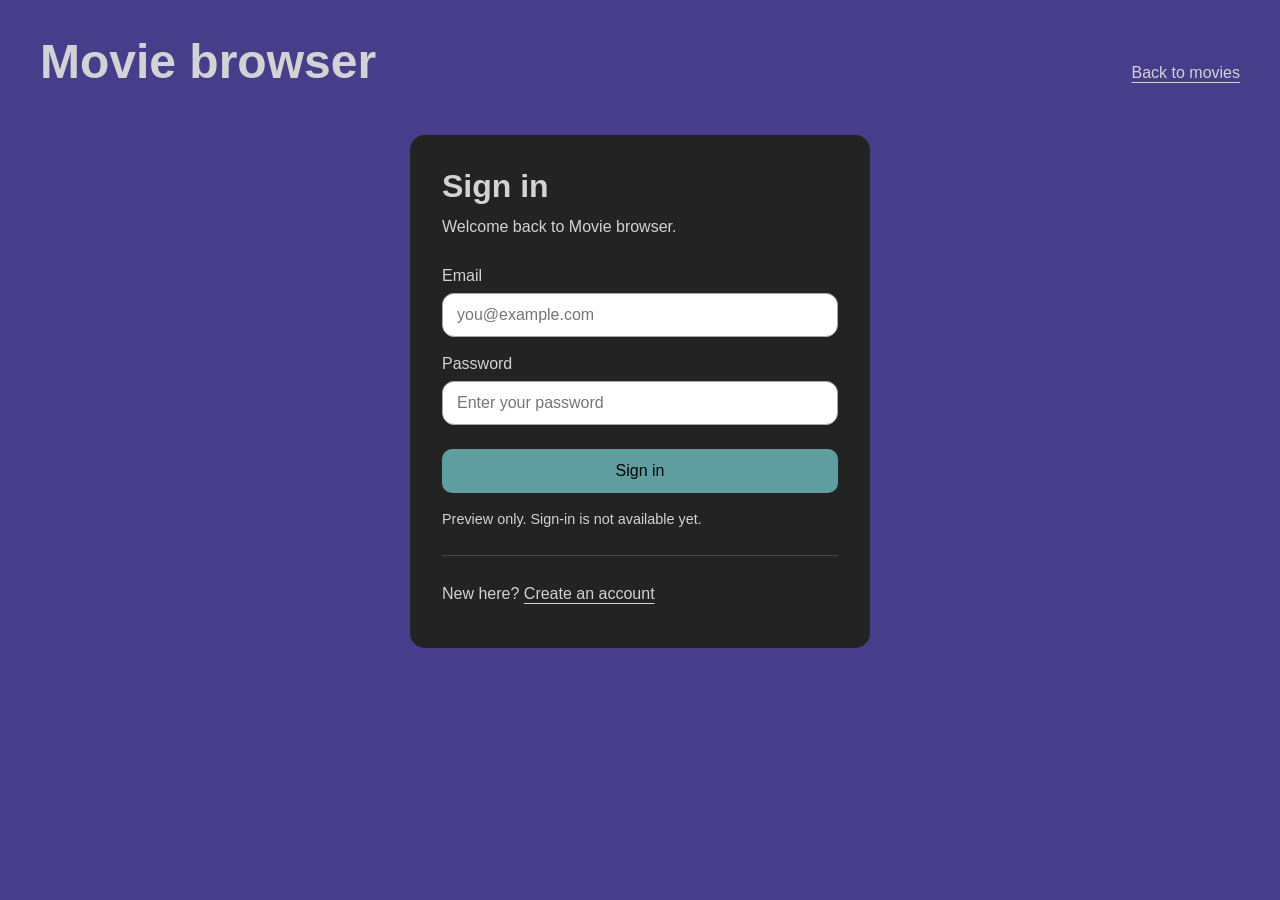
==== TMDBTest/wwwroot/login.html @ 0585089b "sign in och log in page, endast frontend" ====
<!DOCTYPE html>
<html lang="en">
<head>
    <meta charset="utf-8" />
    <meta name="viewport" content="width=device-width, initial-scale=1" />
    <title>Sign in | Movie browser</title>
    <link rel="stylesheet" href="style.css">
    <link rel="stylesheet" href="account.css">
</head>
<body>
    <header class="head account-header">
        <h1>Movie browser</h1>
        <a class="account-link" href="index.html">Back to movies</a>
    </header>
    <main class="account-main">
        <section class="account-panel" aria-labelledby="account-title">
            <h2 id="account-title">Sign in</h2>
            <p class="account-intro">Welcome back to Movie browser.</p>
            <!-- Visual scaffold only. Connect submission to authentication later. -->
            <form id="login-form" class="account-form" onsubmit="return false;" aria-describedby="preview-note">
                <div class="account-field">
                    <label for="login-email">Email</label>
                    <input class="search-bar" id="login-email" name="email" type="email" autocomplete="username" placeholder="you@example.com">
                </div>
                <div class="account-field">
                    <label for="login-password">Password</label>
                    <input class="search-bar" id="login-password" name="password" type="password" autocomplete="current-password" placeholder="Enter your password">
                </div>
                <button class="search-btn account-button" type="button" aria-describedby="preview-note">Sign in</button>
            </form>
            <p class="account-note" id="preview-note">Preview only. Sign-in is not available yet.</p>
            <p class="account-switch">New here? <a class="account-link" href="signup.html">Create an account</a></p>
        </section>
    </main>
</body>
</html>
---- TMDBTest/wwwroot/style.css ----
* {
    box-sizing: border-box;
}

body {
    margin: 0;
    min-height: 100vh;
    background-color: darkslateblue;
    color: lightgray;
    font-family: 'Gill Sans', 'Gill Sans MT', Calibri, 'Trebuchet MS', sans-serif;
}

.head,
main {
    width: min(1200px, calc(100% - 40px));
    margin-inline: auto;
}

.head {
    padding-block: 36px 28px;
}

.head h1 {
    margin: 0 0 24px;
    font-size: clamp(2rem, 4vw, 3rem);
    line-height: 1.1;
}

.search-form {
    max-width: 700px;
}

.home-heading {
    display: flex;
    align-items: baseline;
    justify-content: space-between;
    flex-wrap: wrap;
    gap: 12px 24px;
    margin-bottom: 24px;
}

.home-heading h1 {
    margin-bottom: 0;
}

.account-link {
    display: inline-flex;
    align-items: center;
    min-height: 44px;
    color: lightgray;
    text-underline-offset: 4px;
}

.account-link:hover {
    color: cadetblue;
}

.account-link:focus-visible {
    outline: 2px solid cadetblue;
    outline-offset: 4px;
    border-radius: 4px;
}

.search-form label {
    display: block;
    margin-bottom: 8px;
    font-size: 1.1rem;
}

.search-controls {
    display: flex;
    align-items: stretch;
    gap: 10px;
}

.search-bar {
    flex: 1;
    min-width: 0;
    min-height: 44px;
    border: 1px solid #aaa;
    border-radius: 12px;
    padding: 10px 14px;
    font-size: 16px;
}

.search-bar:focus {
    outline: 2px solid cadetblue;
    outline-offset: 2px;
}

.search-btn {
    min-height: 44px;
    border: none;
    border-radius: 10px;
    padding: 10px 18px;
    background-color: cadetblue;
    font-size: 16px;
    cursor: pointer;
}

.search-btn:disabled {
    cursor: wait;
    opacity: 0.7;
}

.search-btn:focus-visible,
.movie-card:focus-visible {
    outline: 3px solid cadetblue;
    outline-offset: 3px;
}

.status-message {
    min-height: 24px;
    margin: 0 0 16px;
    font-size: 1rem;
}

.results-heading {
    margin-bottom: 14px;
}

.results-heading h2 {
    margin: 0;
    font-size: clamp(1.5rem, 3vw, 2rem);
    line-height: 1.2;
}

#results {
    display: grid;
    grid-template-columns: repeat(auto-fill, minmax(190px, 1fr));
    gap: 24px;
    padding: 24px;
    border-radius: 12px;
    background-color: rgb(35, 35, 35);
}

#results:empty {
    display: none;
}

.movie-poster {
    display: block;
    width: 100%;
    aspect-ratio: 2 / 3;
    object-fit: cover;
    border-radius: 12px 12px 0 0;
}

.movie-card {
    min-width: 0;
    overflow: hidden;
    border-radius: 12px;
    background-color: darkslateblue;
    color: lightgray;
    text-decoration: none;
    transition: transform 160ms ease, box-shadow 160ms ease;
}

.movie-card:hover {
    transform: translateY(-3px);
    box-shadow: 0 8px 20px rgb(0 0 0 / 30%);
}

.movie-card-details {
    padding: 14px;
}

.movie-card h2 {
    display: -webkit-box;
    min-height: 2.5em;
    margin: 0 0 12px;
    overflow: hidden;
    font-size: 1.15rem;
    line-height: 1.25;
    -webkit-box-orient: vertical;
    -webkit-line-clamp: 2;
}

.vote-average {
    margin: 0 0 6px;
    color: goldenrod;
    font-weight: 600;
}

.release-date {
    margin: 0;
    color: lightgray;
    font-size: 0.95rem;
}

@media (max-width: 600px) {
    .head,
    main {
        width: min(100% - 24px, 1200px);
    }

    .head {
        padding-block: 24px 20px;
    }

    .search-controls {
        flex-direction: column;
    }

    .search-btn {
        width: 100%;
    }

    #results {
        grid-template-columns: repeat(auto-fill, minmax(145px, 1fr));
        gap: 14px;
        padding: 14px;
    }

    .movie-card-details {
        padding: 12px;
    }
}
---- TMDBTest/wwwroot/account.css ----
.account-header {
    display: flex;
    align-items: baseline;
    justify-content: space-between;
    flex-wrap: wrap;
    gap: 12px 24px;
}

.account-header h1 {
    margin-bottom: 0;
}

.account-main {
    padding-block: 12px 48px;
}

.account-panel {
    width: min(100%, 460px);
    margin-inline: auto;
    padding: 32px;
    border-radius: 15px;
    background-color: rgb(35, 35, 35);
}

.account-panel h2 {
    margin: 0 0 10px;
    font-size: clamp(1.6rem, 5vw, 2rem);
    line-height: 1.2;
}

.account-intro {
    margin: 0 0 28px;
    line-height: 1.5;
}

.account-form {
    display: grid;
    gap: 18px;
}

.account-field label {
    display: block;
    margin-bottom: 8px;
}

.account-field input {
    width: 100%;
    font-family: inherit;
}

.account-button {
    width: 100%;
    margin-top: 6px;
    font-family: inherit;
}

.account-note {
    margin: 16px 0 0;
    font-size: 0.9rem;
    line-height: 1.5;
}

.account-switch {
    margin: 24px 0 0;
    padding-top: 16px;
    border-top: 1px solid rgb(211 211 211 / 20%);
    line-height: 1.5;
}

@media (max-width: 600px) {
    .account-main {
        padding-top: 0;
    }

    .account-panel {
        padding: 24px 20px;
    }
}
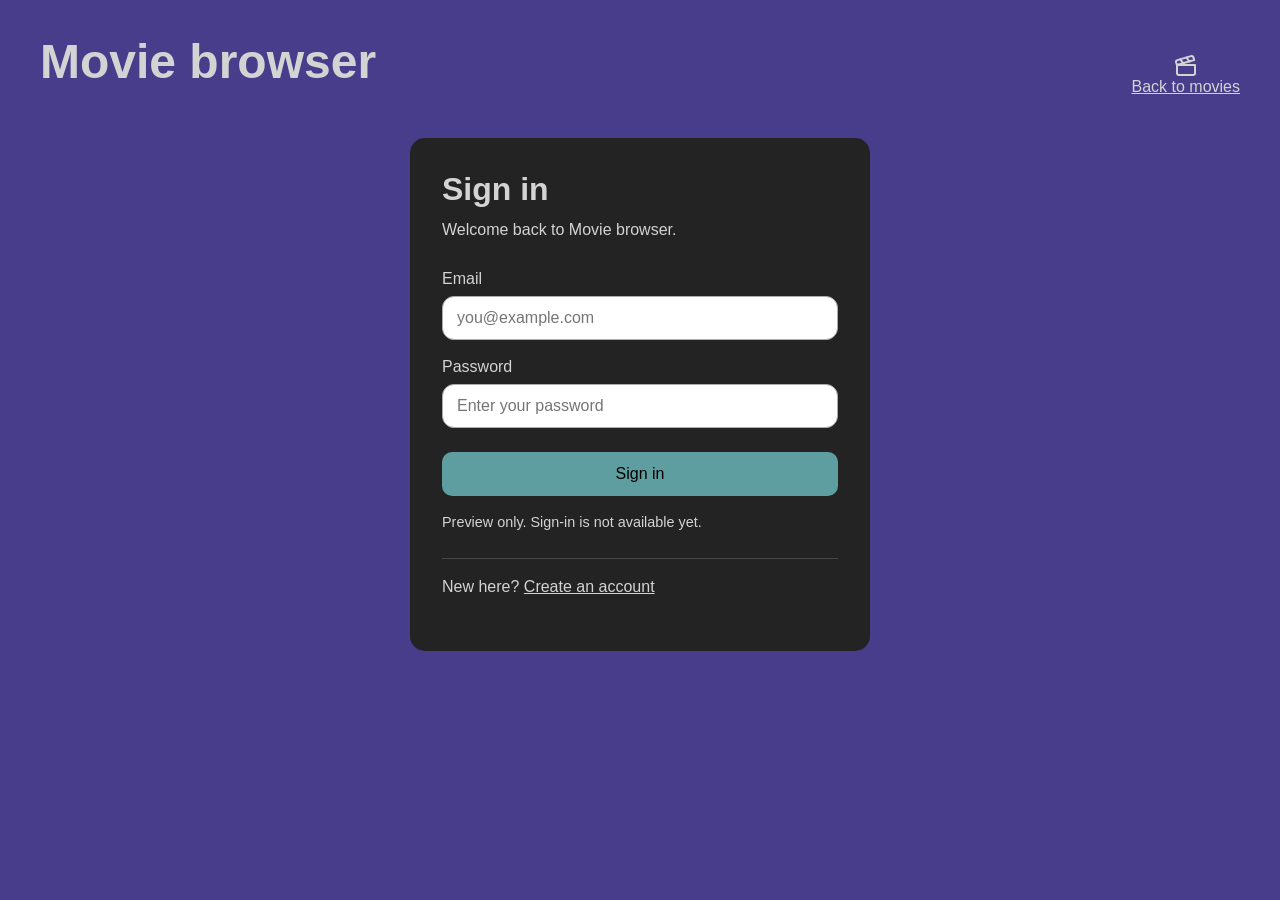
==== commit f997136a: "VSC Ikoner tillagda vid navigeringsknappar mellan index, movie cards, sign in, log in." ====
--- a/TMDBTest/wwwroot/login.html
+++ b/TMDBTest/wwwroot/login.html
@@ -10,7 +10,25 @@
 <body>
     <header class="head account-header">
         <h1>Movie browser</h1>
-        <a class="account-link" href="index.html">Back to movies</a>
+        <a class="account-link" href="index.html">
+        
+            <svg 
+                 xmlns="http://www.w3.org/2000/svg" 
+                 width="24" height="24" 
+                 viewBox="0 0 24 24" 
+                 fill="none" 
+                 stroke="currentColor" 
+                 stroke-width="2" 
+                 stroke-linecap="round" 
+                 stroke-linejoin="round" 
+                 class="lucide lucide-clapperboard preview-icon">
+              <path d="m12.296 3.464 3.02 3.956" />
+              <path d="M20.2 6 3 11l-.9-2.4c-.3-1.1.3-2.2 1.3-2.5l13.5-4c1.1-.3 2.2.3 2.5 1.3z" />
+              <path d="M3 11h18v8a2 2 0 0 1-2 2H5a2 2 0 0 1-2-2z" />
+              <path d="m6.18 5.276 3.1 3.899" />
+            </svg>
+
+        Back to movies</a>
     </header>
     <main class="account-main">
         <section class="account-panel" aria-labelledby="account-title">
--- a/TMDBTest/wwwroot/style.css
+++ b/TMDBTest/wwwroot/style.css
@@ -45,10 +45,19 @@
 
 .account-link {
     display: inline-flex;
+    flex-direction: column;
     align-items: center;
     min-height: 44px;
     color: lightgray;
-    text-underline-offset: 4px;
+}
+
+    .account-link svg {
+        width: 24px;
+        height: 24px;
+    }
+
+.account-link-text{
+
 }
 
 .account-link:hover {
@@ -216,3 +225,7 @@
         padding: 12px;
     }
 }
+
+.website_header{
+    
+}
